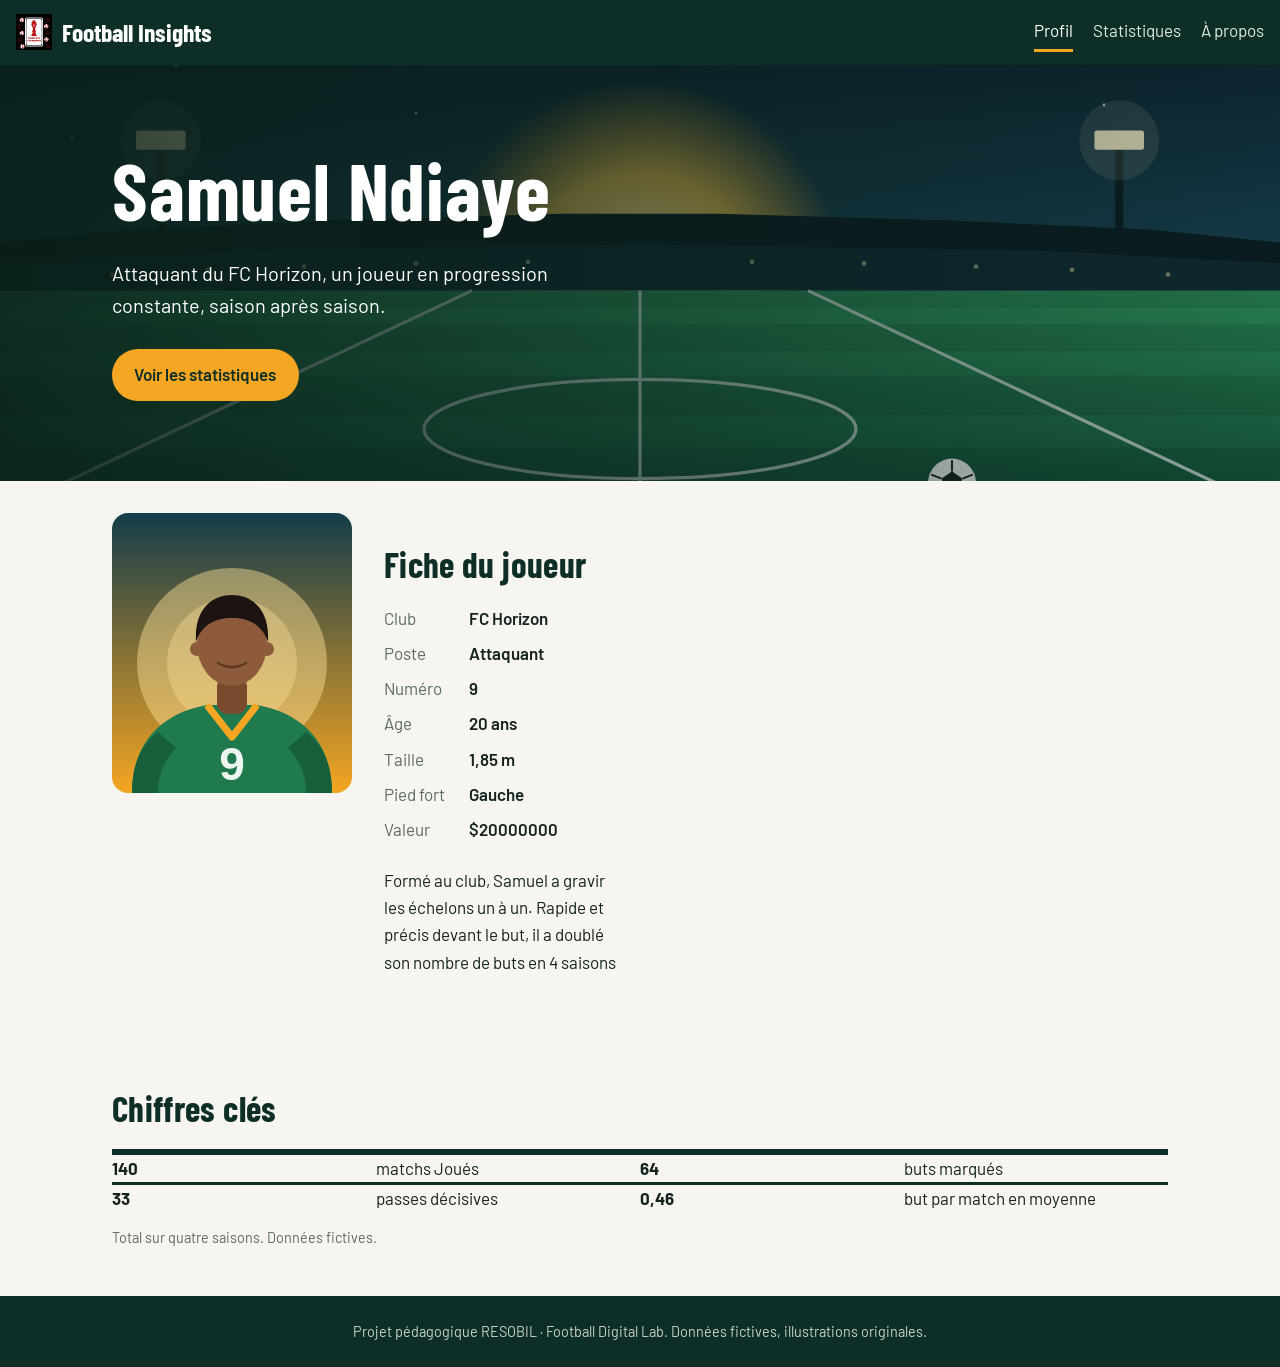
==== index.html @ 83d81b6e "Chargement du site web" ====
<!DOCTYPE html>
<html lang="fr">
<head>
  <meta charset="UTF-8">
  <meta name="viewport" content="width=device-width, initial-scale=1">
  <title>Samuel Ndiaye · Football Insights</title>
  <meta name="description" content="Profil et statistiques de Samuel Ndiaye, attaquant fictif du FC Horizon. Projet pédagogique RESOBIL.">
  <link rel="icon" href="images/logo.png" type="image/svg+xml">
  <link href="https://fonts.googleapis.com/css2?family=Barlow+Condensed:wght@600;700&family=Barlow:wght@400;600&display=swap" rel="stylesheet">
  <link rel="stylesheet" href="css/style.css">
</head>
<body>
  <header class="entete">
    <a class="marque" href="index.html">
      <img src="images/logo.png" alt="" width="36" height="43">
      <span>Football Insights</span>
    </a>
    <nav class="menu" aria-label="Navigation principale">
      <a href="index.html" aria-current="page">Profil</a>
      <a href="statistique.html">Statistiques</a>
      <a href="a-propos.html">À propos</a>
    </nav>
  </header>

  <main>

    <section class="hero">
      <div class="hero-texte">
        <h1>Samuel Ndiaye</h1>
        <p class="accroche">Attaquant du FC Horizon, un joueur en progression constante, saison après saison.</p>
        <a class="bouton" href="statistiques.html">Voir les statistiques</a>
      </div>
    </section>

    <section class="conteneur profil">
      <img class="portrait" src="images/joueur.svg" width="480" height="560"
           alt="Illustration de Samuel Ndiaye en maillot vert numéro 9">
      <div>
        <h2>Fiche du joueur</h2>
        <dl class="fiche">
          <dt>Club</dt><dd>FC Horizon</dd>
          <dt>Poste</dt><dd>Attaquant</dd>
          <dt>Numéro</dt><dd>9</dd>
          <dt>Âge</dt><dd>20 ans</dd>
          <dt>Taille</dt><dd>1,85 m</dd>
          <dt>Pied fort</dt><dd>Gauche</dd>
          <dt>Valeur</dt><dd>$20000000</dd>
        </dl>
        <p>Formé au club, Samuel a gravir les échelons un à un. Rapide et précis devant le but, il a doublé son nombre
           de buts en 4 saisons</p>
      </div>
    </section>

    <section class="conteneur">
      <h2>Chiffres clés</h2>
      <div class="chiffres" id="chiffres"></div>
      <p class="note">Total sur quatre saisons. Données fictives.</p>
    </section>

  </main>

  <footer class="pied">
    <p>Projet pédagogique RESOBIL · Football Digital Lab. Données fictives, illustrations originales.</p>
  </footer>

  <script src="js/data.js"></script>
  <script src="js/script.js"></script>
</body>
</html>
---- css/style.css ----
/* ========================================================= 

   Football Insights : feuille de style 

   Base, couleurs, typographie, en-tête, bouton, pied 

   ========================================================= */ 

  

/* 1. Les variables : les couleurs et polices du projet */ 

:root { 

  --nuit: #0e2f27;      /* vert très foncé : fonds sombres et titres */ 

  --gazon: #1f7a4d;     /* vert pelouse : liens et barres */ 

  --craie: #f6f5ef;     /* blanc cassé : fond des pages */ 

  --soleil: #f5a623;    /* orange lever de soleil : accents */ 

  --encre: #15231e;     /* texte principal */ 

  --gris: #5b6b64;      /* texte secondaire */ 

  --trait: #d8dcd3;     /* fines lignes */ 

  --police-titre: "Barlow Condensed", "Arial Narrow", Arial, sans-serif; 

  --police-texte: "Barlow", Arial, sans-serif; 

} 

  

/* 2. Réglages de base */ 

* , *::before, *::after { box-sizing: border-box; } 

  

body { 

  margin: 0; 

  font-family: var(--police-texte); 

  font-size: 1.0625rem; 

  line-height: 1.6; 

  color: var(--encre); 

  background: var(--craie); 

} 

  

img { max-width: 100%; height: auto; display: block; } 

  

h1, h2, h3 { 

  font-family: var(--police-titre); 

  line-height: 1.1; 

  letter-spacing: 0.01em; 

  color: var(--nuit); 

  margin: 0 0 0.6em; 

} 

h1 { font-size: 2.6rem; } 

h2 { font-size: 1.9rem; margin-top: 2rem; } 

  

a { color: var(--gazon); } 

code { background: #e9ece4; padding: 0.1em 0.35em; border-radius: 4px; } 

  

/* 3. Un bloc centré qui limite la largeur du contenu */ 

.conteneur { 

  max-width: 68rem; 

  margin: 0 auto; 

  padding: 2rem 1rem; 

} 

  

/* 4. En-tête et menu */ 

.entete { 

  background: var(--nuit); 

  color: white; 

  display: flex; 

  flex-wrap: wrap; 

  align-items: center; 

  justify-content: space-between; 

  gap: 0.75rem 1.5rem; 

  padding: 0.75rem 1rem; 

} 

.marque { 

  display: flex; 

  align-items: center; 

  gap: 0.6rem; 

  color: white; 

  text-decoration: none; 

  font-family: var(--police-titre); 

  font-size: 1.6rem; 

  font-weight: 700; 

} 

.menu { display: flex; gap: 1.25rem; } 

.menu a { 

  color: #dfe9e3; 

  text-decoration: none; 

  padding: 0.25rem 0; 

  border-bottom: 3px solid transparent; 

} 

.menu a:hover, 

.menu a[aria-current="page"] { 

  color: white; 

  border-bottom-color: var(--soleil); 

} 

  

/* 5. Bouton et pied de page */ 

.bouton { 

  display: inline-block; 

  background: var(--soleil); 

  color: var(--nuit); 

  font-weight: 600; 

  padding: 0.75rem 1.4rem; 

  border-radius: 999px; 

  text-decoration: none; 

} 

.bouton:hover { background: #ffb940; } 

  

.pied { 

  background: var(--nuit); 

  color: #c4d3cb; 

  text-align: center; 

  padding: 1.5rem 1rem; 

  font-size: 0.9rem; 

} 

.pied p { margin: 0; } 

/* ========================================================= 

   mise en page (Flexbox et Grid), image d’accueil, 

   fiche joueur, chiffres, tableau, graphique 

   ========================================================= */ 

  

/* 6. Image d’accueil (hero) : un dégradé sombre posé sur l’illustration */ 

.hero { 

  background: 

    linear-gradient(90deg, rgba(10, 31, 24, 0.88), rgba(10, 31, 24, 0.25)), 

    url("../images/hero.svg") center / cover no-repeat; 

  color: white; 

  min-height: 26rem; 

  display: flex; 

  align-items: center; 

} 

.hero-texte { 

  width: 100%; 

  max-width: 68rem; 

  margin: 0 auto; 

  padding: 3rem 1rem; 

} 

.hero h1 { color: white; font-size: 3.4rem; margin-bottom: 0.3em; } 

.accroche { max-width: 30rem; font-size: 1.25rem; margin: 0 0 1.75rem; } 

  

/* 7. Profil : portrait et fiche côte à côte (Grid) */ 

.profil { display: grid; gap: 2rem; } 

.portrait { width: 100%; max-width: 22rem; border-radius: 16px; } 

.fiche { 

  display: grid; 

  grid-template-columns: auto 1fr; 

  gap: 0.5rem 1.5rem; 

  margin: 0 0 1.5rem; 

} 

.fiche dt { color: var(--gris); } 

.fiche dd { margin: 0; font-weight: 600; } 

  

/* 8. Chiffres clés */ 

.chiffres { 

  display: grid; 

  grid-template-columns: repeat(2, 1fr); 

  border-top: 3px solid var(--nuit); 

} 

.chiffre { padding: 1rem 0.75rem 1rem 0; border-bottom: 1px solid var(--trait); } 

.chiffre strong { 

  display: block; 

  font-family: var(--police-titre); 

  font-size: 3rem; 

  line-height: 1; 

  color: var(--gazon); 

} 

.chiffre span { color: var(--gris); } 

.note { color: var(--gris); font-size: 0.9rem; } 

  

/* 9. Filtres, tableau et graphique */ 

.intro { max-width: 40rem; } 

.filtres { display: flex; flex-wrap: wrap; gap: 0.5rem; margin: 1rem 0 2rem; } 

.filtre { 

  font: inherit; 

  background: white; 

  color: var(--nuit); 

  border: 2px solid var(--nuit); 

  padding: 0.45rem 1rem; 

  border-radius: 999px; 

  cursor: pointer; 

} 

.filtre[aria-pressed="true"] { background: var(--nuit); color: white; } 

  

.defile { overflow-x: auto; } 

table { width: 100%; min-width: 34rem; border-collapse: collapse; background: white; } 

th, td { padding: 0.7rem 0.9rem; text-align: right; border-bottom: 1px solid var(--trait); } 

th:nth-child(-n+2), td:nth-child(-n+2) { text-align: left; } 

thead th { background: var(--nuit); color: white; font-weight: 600; } 

.invisible { position: absolute; left: -9999px; } 

  

label { font-weight: 600; margin-right: 0.5rem; } 

select { 

  font: inherit; 

  padding: 0.4rem 0.6rem; 

  border: 2px solid var(--nuit); 

  border-radius: 8px; 

  background: white; 

} 

.graphique { display: grid; gap: 0.6rem; margin: 1.25rem 0; } 

.barre-ligne { 

  display: grid; 

  grid-template-columns: 6.5rem 1fr 2.5rem; 

  align-items: center; 

  gap: 0.75rem; 

} 

.piste { background: #e3e7df; border-radius: 6px; height: 1.6rem; overflow: hidden; } 

.barre { 

  height: 100%; 

  width: 0; 

  background: linear-gradient(90deg, var(--gazon), #35a56c); 

  border-radius: 6px; 

  transition: width 0.8s ease; 

} 

.valeur { font-weight: 600; text-align: right; } 

.resume { font-weight: 600; } 

  

/* 10. Encadré source, page « À propos » */ 

.encadre { 

  background: white; 

  border-left: 6px solid var(--soleil); 

  padding: 0.25rem 1.25rem 1rem; 

  margin-top: 2.5rem; 

} 

.encadre h2 { margin-top: 1rem; } 

.texte { max-width: 46rem; } 

.illustration { border-radius: 16px; margin: 1rem 0 2rem; } 

 
/*=============================================================
Responsive ( Mobile d'abord) et accessibilité

===============================================================*/

@media(min-width:700px){
    h1{font-size: 3.2rem;}
    h2{font-size: 2.2rem;}
    .hero h1{font-size: 5rem;}
    .profil{grid-template-columns: repeat(4,1fr);}
    .chiffre{padding: 1.25rem;border-bottom: 0; border-right: 1px solid var(--trait);}
    .chiffre:last-child{border-right: 0;}
    .barre-ligne{grid-template-columns: 9rem 1fr 3rem;}
}

@media(min-width:1000px){
    .hero{min-width: 34rem;}
}
/* Accessibilité : un contour visible quand on navigue au clavier */
:focus-visible{outline: 3px solid #1a5fb4 ; outline-offset: 3px;}

/* respect des personnes qui réduisent les animations */
@media(prefers-reduced-motion: reduce){
    .barre{ transition: none;}
}
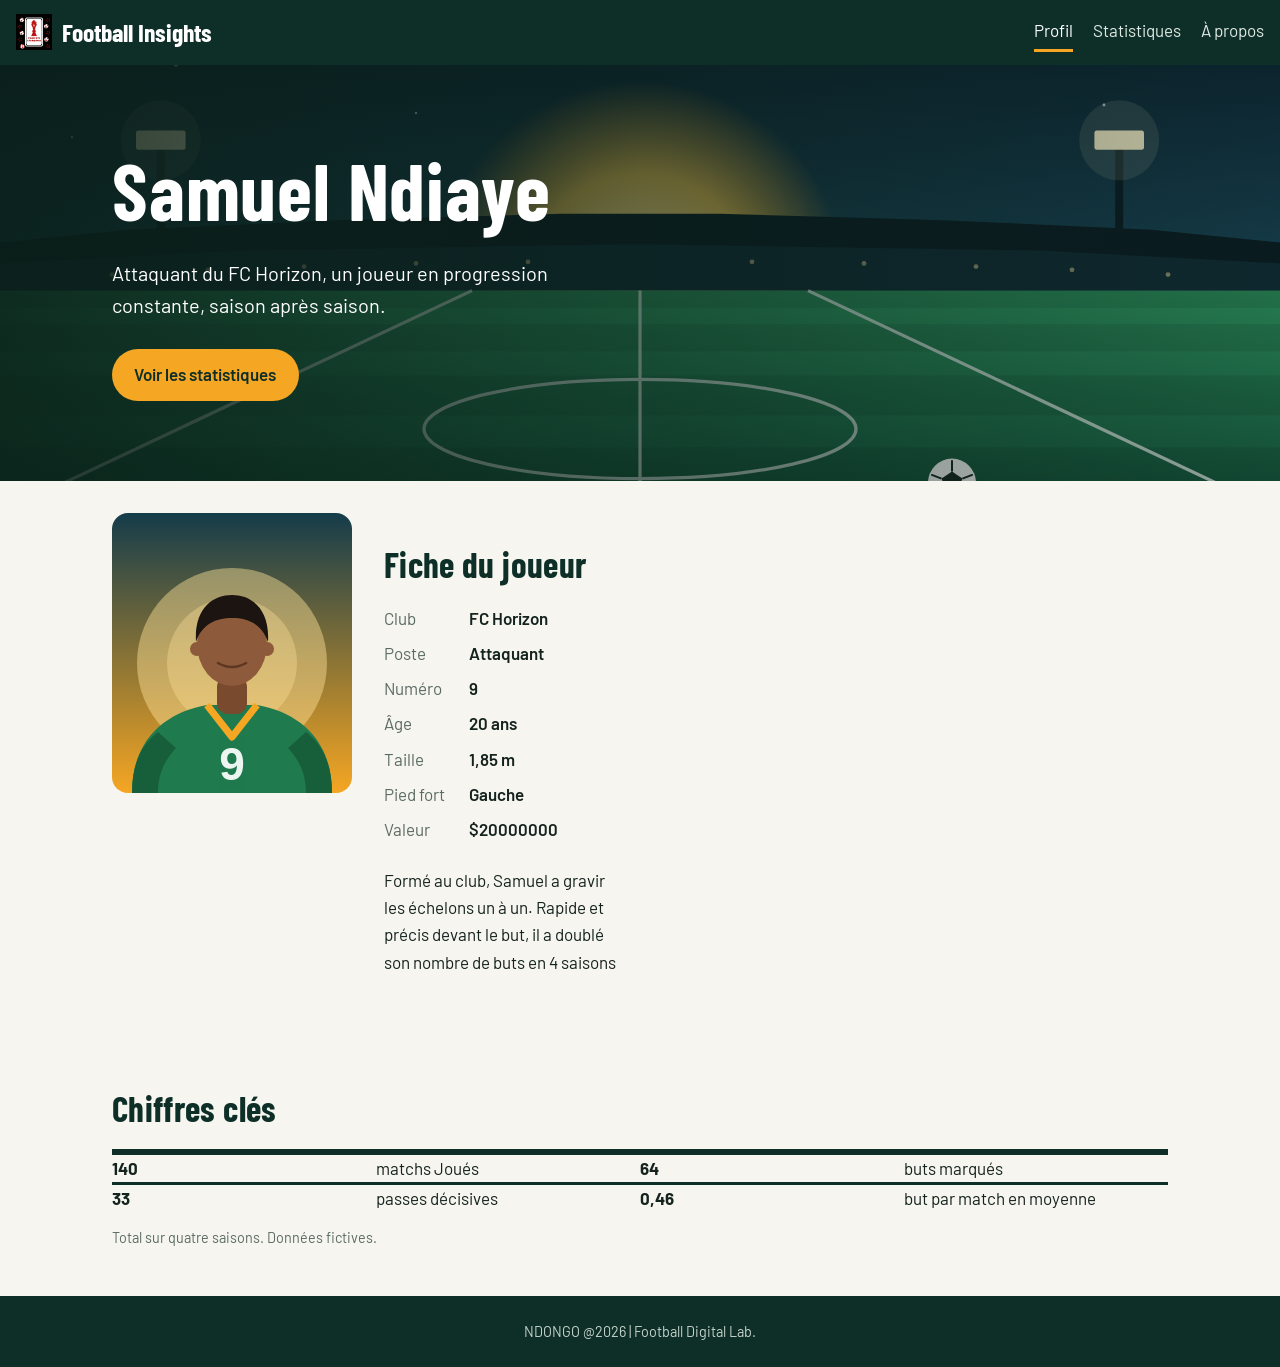
==== commit bdcc5c09: "Revise footer and maintain HTML formatting Updated footer content and ensured proper HTML structure." ====
--- a/index.html
+++ b/index.html
@@ -60,7 +60,7 @@
   </main>
 
   <footer class="pied">
-    <p>Projet pédagogique RESOBIL · Football Digital Lab. Données fictives, illustrations originales.</p>
+    <p> NDONGO @2026 | Football Digital Lab.</p>
   </footer>
 
   <script src="js/data.js"></script>
